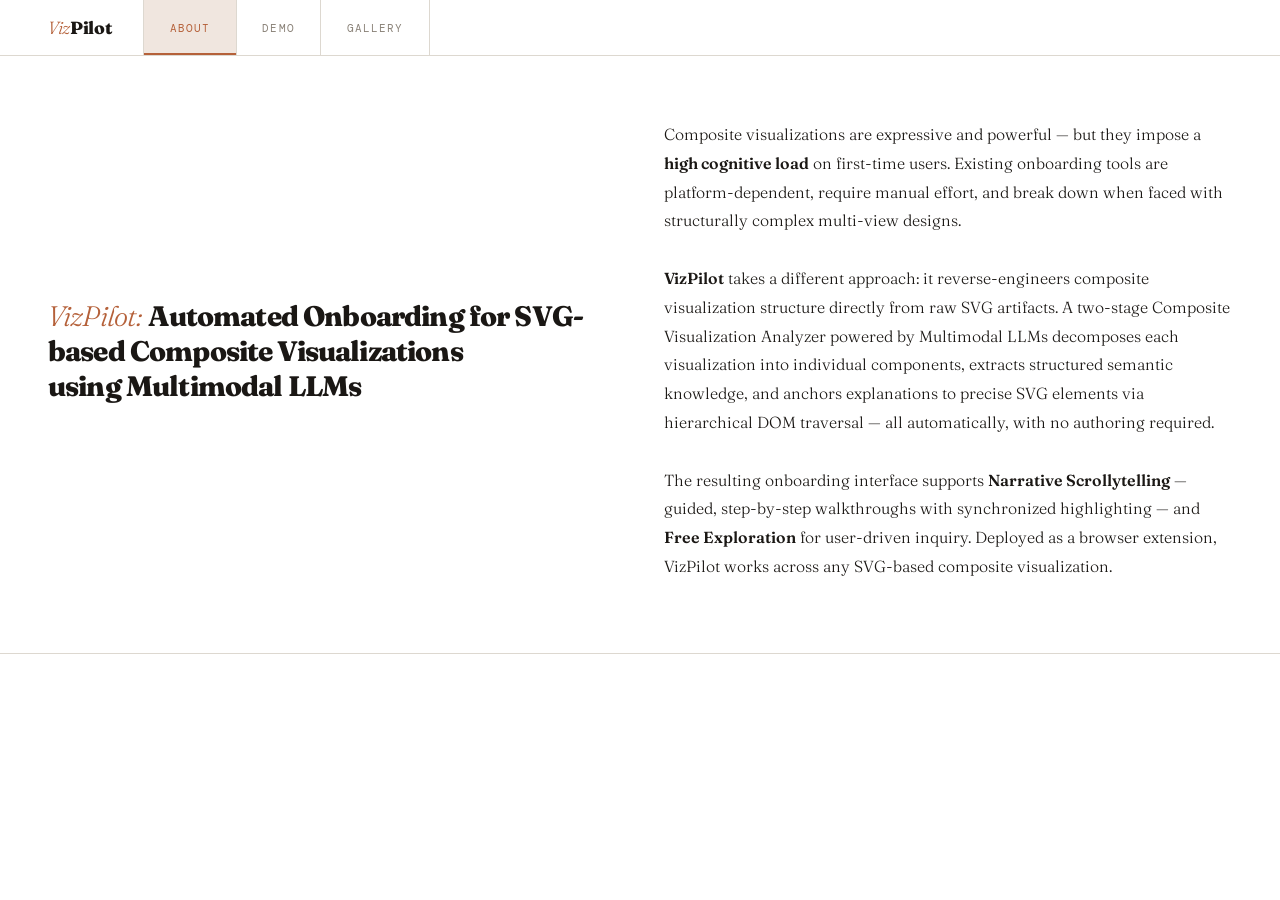
==== index.html @ 2bffd494 "Update video element to preload metadata Changed video element to preload metadata." ====
<!DOCTYPE html>
<html lang="en">
<head>
  <meta charset="UTF-8">
  <meta name="viewport" content="width=device-width, initial-scale=1.0">
  <title>VizPilot</title>
  <link href="https://fonts.googleapis.com/css2?family=DM+Mono:wght@400;500&family=Fraunces:ital,wght@0,300;0,600;0,800;1,300&display=swap" rel="stylesheet">
  <style>
    *, *::before, *::after { box-sizing: border-box; margin: 0; padding: 0; }

    :root {
      --bg: white;
      --surface: white;
      --border: #ddd8d0;
      --accent: #b5613a;
      --accent-light: #f0e6df;
      --text: #1a1714;
      --muted: #8a8278;
      --tag-bg: rgba(255,255,255,0.85);
    }

    body {
      background: var(--bg);
      color: var(--text);
      font-family: 'Fraunces', serif;
      min-height: 100vh;
      overflow-x: hidden;
    }

    /* ── HEADER ── */
    header {
      padding: 0 3rem;
      border-bottom: 1px solid var(--border);
      display: flex;
      align-items: stretch;
      justify-content: space-between;
      gap: 0;
      height: 56px;
    }

    .logo {
      font-size: 1.1rem;
      font-weight: 800;
      letter-spacing: -0.02em;
      color: var(--text);
      display: flex;
      align-items: center;
      padding-right: 2rem;
      flex-shrink: 0;
    }
    .logo em { font-style: italic; font-weight: 300; color: var(--accent); }

    /* ── TABS in header ── */
    .tabs {
      display: flex;
      align-items: stretch;
      gap: 0;
      border-left: 1px solid var(--border);
      flex: 1;
    }

    .tab-btn {
      font-family: 'DM Mono', monospace;
      font-size: 0.67rem;
      text-transform: uppercase;
      letter-spacing: 0.1em;
      color: var(--muted);
      background: none;
      border: none;
      border-right: 1px solid var(--border);
      padding: 0 1.6rem;
      cursor: pointer;
      transition: color 0.2s, background 0.2s;
      position: relative;
      white-space: nowrap;
    }

    .tab-btn:hover { color: var(--text); background: #faf9f7; }

    .tab-btn.active {
      color: var(--accent);
      background: var(--accent-light);
    }

    .tab-btn.active::after {
      content: '';
      position: absolute;
      bottom: 0; left: 0; right: 0;
      height: 2px;
      background: var(--accent);
    }

    /* ── PANELS ── */
    .tab-panel { display: none; }
    .tab-panel.active { display: block; animation: fadeUp 0.45s ease both; }

    @keyframes fadeUp {
      from { opacity: 0; transform: translateY(16px); }
      to   { opacity: 1; transform: translateY(0); }
    }

    /* ══════════════════════════════════
       ABOUT TAB — description top, features below
    ══════════════════════════════════ */
    .about-wrap {
      display: flex;
      flex-direction: column;
      min-height: calc(100vh - 56px);
    }

    /* Top half: description */
    .about-top {
      padding: 4rem 3rem 3rem;
      border-bottom: 1px solid var(--border);
      display: grid;
      grid-template-columns: 1fr 1fr;
      gap: 3rem;
      align-items: center;
    }

    .eyebrow {
      font-family: 'DM Mono', monospace;
      font-size: 0.63rem;
      text-transform: uppercase;
      letter-spacing: 0.14em;
      color: var(--accent);
      margin-bottom: 1.2rem;
      display: flex;
      align-items: center;
      gap: 0.6rem;
    }
    .eyebrow::before {
      content: '';
      width: 18px; height: 1px;
      background: var(--accent);
      display: inline-block;
    }

    .about-top h1 {
      font-size: clamp(1.4rem, 2.2vw, 2rem);
      font-weight: 800;
      letter-spacing: -0.03em;
      line-height: 1.25;
      margin-bottom: 1.5rem;
    }
    .about-top h1 em {
      font-style: italic;
      font-weight: 300;
      color: var(--accent);
      display: inline;
    }

    .about-top .description {
      font-size: 1rem;
      font-weight: 300;
      line-height: 1.8;
      margin-bottom: 1.5rem;
    }
    .about-top .description strong { font-weight: 600; }

    .about-note {
      font-family: 'DM Mono', monospace;
      font-size: 0.63rem;
      color: var(--muted);
      line-height: 1.75;
      border-left: 2px solid var(--border);
      padding-left: 1rem;
    }

    /* Bottom half: 4 feature items in a row */
    .about-features {
      display: grid;
      grid-template-columns: repeat(4, 1fr);
      gap: 0;
    }

    .feature-item {
      padding: 2rem 2rem;
      display: flex;
      flex-direction: column;
      gap: 0.75rem;
      border-right: 1px solid var(--border);
    }
    .feature-item:last-child { border-right: none; }

    .fi-icon {
      width: 36px; height: 36px;
      background: var(--accent-light);
      border: 1px solid var(--border);
      display: flex;
      align-items: center;
      justify-content: center;
      flex-shrink: 0;
      color: var(--accent);
    }

    .fi-text h4 {
      font-size: 0.9rem;
      font-weight: 600;
      letter-spacing: -0.01em;
      margin-bottom: 0.3rem;
    }
    .fi-text p {
      font-family: 'DM Mono', monospace;
      font-size: 0.62rem;
      color: var(--muted);
      line-height: 1.65;
    }

    /* ══════════════════════════════════
       DEMO TAB — video + steps side by side
    ══════════════════════════════════ */
    .demo-wrap {
      padding: 4rem 3rem;
    }

    .demo-wrap h2 {
      font-size: clamp(1.9rem, 4vw, 3rem);
      font-weight: 800;
      letter-spacing: -0.03em;
      line-height: 1.05;
      margin-bottom: 0.75rem;
    }
    .demo-wrap h2 em { font-style: italic; font-weight: 300; color: var(--accent); }

    .demo-desc {
      font-family: 'DM Mono', monospace;
      font-size: 0.69rem;
      color: var(--muted);
      line-height: 1.75;
      max-width: 580px;
      margin-bottom: 2.5rem;
    }

    /* Side-by-side layout */
    .demo-main {
      display: grid;
      grid-template-columns: 1fr 280px;
      gap: 0;
      border: 1px solid var(--border);
    }

    .video-container {
      aspect-ratio: 16/9;
      background: #ece8e2;
      position: relative;
      overflow: hidden;
    }
    .video-container iframe { width: 100%; height: 100%; border: none; display: block; }

    .video-placeholder {
      width: 100%; height: 100%;
      display: flex; flex-direction: column;
      align-items: center; justify-content: center;
      gap: 1rem;
      background: linear-gradient(135deg, #ede8e1 0%, #e4ddd5 100%);
    }
    .play-ring {
      width: 60px; height: 60px;
      border: 1.5px solid var(--accent);
      border-radius: 50%;
      display: flex; align-items: center; justify-content: center;
      color: var(--accent);
    }
    .video-placeholder p {
      font-family: 'DM Mono', monospace;
      font-size: 0.67rem;
      color: var(--muted);
      letter-spacing: 0.07em;
    }

    /* Steps panel beside video */
    .how-steps {
      display: flex;
      flex-direction: column;
      border-left: 1px solid var(--border);
    }
    .step-item {
      padding: 1.4rem 1.5rem;
      border-bottom: 1px solid var(--border);
      flex: 1;
    }
    .step-item:last-child { border-bottom: none; }
    .step-num {
      font-family: 'DM Mono', monospace;
      font-size: 0.57rem;
      color: var(--accent);
      letter-spacing: 0.12em;
      text-transform: uppercase;
      margin-bottom: 0.5rem;
    }
    .step-item h5 { font-size: 0.88rem; font-weight: 600; letter-spacing: -0.01em; margin-bottom: 0.3rem; }
    .step-item p { font-family: 'DM Mono', monospace; font-size: 0.61rem; color: var(--muted); line-height: 1.65; }

    /* ══════════════════════════════════
       GALLERY TAB
    ══════════════════════════════════ */
    .gallery-wrap { padding: 3rem; }

    .gallery-top {
      display: flex;
      align-items: center;
      justify-content: space-between;
      margin-bottom: 2rem;
      flex-wrap: wrap;
      gap: 1rem;
    }

    .gallery-top h2 { font-size: clamp(1.5rem, 3vw, 2.2rem); font-weight: 800; letter-spacing: -0.03em; }
    .gallery-top h2 em { font-style: italic; font-weight: 300; color: var(--accent); }

    .gallery-top-right {
      display: flex;
      align-items: center;
      gap: 1rem;
    }

    .count-badge {
      font-family: 'DM Mono', monospace;
      font-size: 0.63rem;
      color: var(--accent);
      border: 1px solid var(--accent);
      padding: 0.35rem 0.9rem;
      letter-spacing: 0.12em;
      text-transform: uppercase;
      background: var(--accent-light);
      white-space: nowrap;
    }

    .download-btn {
      font-family: 'DM Mono', monospace;
      font-size: 0.66rem;
      background: var(--text);
      color: white;
      border: none;
      padding: 0.5rem 1rem;
      cursor: pointer;
      text-transform: uppercase;
      letter-spacing: 0.1em;
      transition: opacity 0.2s;
      display: flex;
      align-items: center;
      gap: 0.45rem;
      white-space: nowrap;
    }
    .download-btn:hover { opacity: 0.82; }

    .gallery {
      display: grid;
      grid-template-columns: repeat(auto-fill, minmax(310px, 1fr));
      gap: 1px;
      background: var(--border);
      border: 1px solid var(--border);
    }

    .card {
      background: var(--surface);
      display: flex; flex-direction: column;
      position: relative; overflow: hidden;
      transition: box-shadow 0.3s ease, transform 0.3s cubic-bezier(0.22, 1, 0.36, 1);
    }
    .card:hover {
      transform: translateY(-3px);
      box-shadow: 0 12px 40px rgba(0,0,0,0.08);
      z-index: 10;
    }
    .card:hover .card-img img { transform: scale(1.04); }

    .card-img {
      width: 100%; aspect-ratio: 16/10;
      overflow: hidden; background: #ece8e2; position: relative;
    }
    .card-img img {
      width: 100%; height: 100%; object-fit: cover;
      transition: transform 0.5s cubic-bezier(0.22, 1, 0.36, 1);
      display: block; position: relative; z-index: 2;
    }
    .card-img .placeholder {
      width: 100%; height: 100%;
      display: flex; align-items: center; justify-content: center;
      background: linear-gradient(135deg, #ede8e1 0%, #e4ddd5 100%);
      position: absolute; inset: 0; z-index: 1;
    }
    .placeholder svg { opacity: 0.25; width: 52px; height: 52px; }

    .index-tag {
      position: absolute; top: 0.75rem; left: 0.75rem;
      font-family: 'DM Mono', monospace; font-size: 0.62rem;
      background: var(--tag-bg); border: 1px solid var(--border);
      color: var(--muted); padding: 0.2rem 0.5rem;
      letter-spacing: 0.1em; backdrop-filter: blur(6px); z-index: 3;
    }

    .card-body {
      padding: 1.25rem 1.5rem 1.5rem;
      display: flex; flex-direction: column;
      gap: 0.4rem; flex: 1;
      border-top: 1px solid var(--border);
    }
    .card-body h3 { font-size: 1.03rem; font-weight: 600; letter-spacing: -0.01em; line-height: 1.3; }

    .btn-group { display: flex; gap: 0.5rem; margin-top: auto; padding-top: 0.75rem; }

    .open-btn, .source-btn {
      display: inline-flex; align-items: center; gap: 0.5rem;
      padding: 0.55rem 0.8rem;
      font-family: 'DM Mono', monospace; font-size: 0.62rem;
      letter-spacing: 0.05em; text-transform: uppercase;
      text-decoration: none; transition: all 0.2s ease;
    }
    .open-btn { color: #fff; background: var(--accent); border: 1px solid var(--accent); }
    .open-btn:hover { background: var(--text); border-color: var(--text); }
    .source-btn { color: var(--muted); border: 1px solid var(--border); background: transparent; }
    .source-btn:hover { border-color: var(--accent); color: var(--accent); }
    .open-btn svg, .source-btn svg { width: 10px; height: 10px; }

    /* ── GALLERY SECTION LABELS ── */
    .section-label {
      display: flex;
      align-items: center;
      justify-content: space-between;
      padding: 0.9rem 0 0.6rem;
      margin-top: 0.25rem;
    }
    .section-label-left {
      display: flex;
      align-items: center;
      gap: 0.9rem;
      flex-wrap: wrap;
    }
    .section-title {
      font-family: 'DM Mono', monospace;
      font-size: 0.63rem;
      color: var(--muted);
      letter-spacing: 0.02em;
    }
    .section-count {
      font-family: 'DM Mono', monospace;
      font-size: 0.6rem;
      color: var(--muted);
      letter-spacing: 0.1em;
      text-transform: uppercase;
    }
    .section-pill {
      display: inline-flex;
      align-items: center;
      gap: 0.35rem;
      font-family: 'DM Mono', monospace;
      font-size: 0.6rem;
      letter-spacing: 0.1em;
      text-transform: uppercase;
      padding: 0.3rem 0.7rem;
      white-space: nowrap;
    }
    .section-pill--integrated {
      background: #eaf5ee;
      color: #2d7a4f;
      border: 1px solid #b6ddc6;
    }
    .section-pill--ext {
      background: #f5f0e8;
      color: #8a6a2a;
      border: 1px solid #ddd0b0;
    }

    /* ── EXTENSION INFO BAR ── */
    .ext-info-bar {
      margin-top: 3rem;
      border: 1px solid #ddd0b0;
      background: #faf7f0;
      padding: 1.1rem 1.5rem;
      display: flex;
      align-items: center;
      justify-content: space-between;
      gap: 1.5rem;
      flex-wrap: wrap;
    }
    .ext-info-left {
      display: flex;
      align-items: flex-start;
      gap: 0.9rem;
      flex: 1;
    }
    .ext-info-icon {
      width: 32px; height: 32px;
      background: #f0e6cc;
      border: 1px solid #ddd0b0;
      display: flex;
      align-items: center;
      justify-content: center;
      flex-shrink: 0;
      color: #8a6a2a;
    }
    .ext-info-text {
      display: flex;
      flex-direction: column;
      gap: 0.25rem;
    }
    .ext-info-text strong {
      font-family: 'DM Mono', monospace;
      font-size: 0.68rem;
      font-weight: 500;
      letter-spacing: 0.08em;
      text-transform: uppercase;
      color: #6b4e1a;
    }
    .ext-info-text span {
      font-family: 'DM Mono', monospace;
      font-size: 0.62rem;
      color: var(--muted);
      line-height: 1.65;
      max-width: 620px;
    }
    .ext-install-btn {
      font-family: 'DM Mono', monospace;
      font-size: 0.64rem;
      background: #6b4e1a;
      color: #fdf8ee;
      border: none;
      padding: 0.55rem 1.1rem;
      cursor: pointer;
      text-transform: uppercase;
      letter-spacing: 0.1em;
      transition: opacity 0.2s;
      display: flex;
      align-items: center;
      gap: 0.45rem;
      white-space: nowrap;
      flex-shrink: 0;
    }
    .ext-install-btn:hover { opacity: 0.82; }

    /* ── MODAL ── */
    .modal-overlay {
      position: fixed; inset: 0;
      background: rgba(26,23,20,0.8);
      backdrop-filter: blur(4px);
      display: none; align-items: center; justify-content: center;
      z-index: 1000; padding: 2rem;
    }
    .modal-content {
      background: var(--surface); max-width: 480px; width: 100%;
      padding: 3rem; position: relative; animation: fadeUp 0.4s ease;
    }
    .modal-content h2 { margin-bottom: 1.5rem; font-size: 1.7rem; }
    .modal-content ol {
      font-family: 'DM Mono', monospace; font-size: 0.82rem;
      color: var(--text); list-style-position: inside; line-height: 2.1;
    }
    .modal-content li::marker { color: var(--accent); font-weight: bold; }
    .modal-note {
      font-family: 'DM Mono', monospace; font-size: 0.63rem;
      color: var(--muted); line-height: 1.7;
      border-top: 1px solid var(--border);
      margin-top: 1.5rem; padding-top: 1.25rem;
    }
    .close-modal {
      position: absolute; top: 1.5rem; right: 1.5rem;
      background: none; border: none;
      font-family: 'DM Mono', monospace; cursor: pointer;
      color: var(--muted); text-transform: uppercase; font-size: 0.7rem;
    }

    @media (max-width: 900px) {
      .about-top { grid-template-columns: 1fr; }
      .about-features { grid-template-columns: 1fr 1fr; }
      .feature-item { border-right: none; border-bottom: 1px solid var(--border); }
      .feature-item:nth-child(odd) { border-right: 1px solid var(--border); }
      .demo-main { grid-template-columns: 1fr; }
      .how-steps { flex-direction: row; border-left: none; border-top: 1px solid var(--border); }
      .step-item { border-bottom: none; border-right: 1px solid var(--border); }
      .step-item:last-child { border-right: none; }
    }

    @media (max-width: 640px) {
      header { height: auto; padding: 0 1.5rem; flex-wrap: wrap; }
      .logo { padding: 1rem 0; border-bottom: 1px solid var(--border); width: 100%; }
      .tabs { border-left: none; width: 100%; }
      .tab-btn { flex: 1; text-align: center; padding: 0.85rem 0; }
      .about-features { grid-template-columns: 1fr; }
      .feature-item { border-right: none !important; }
      .gallery-wrap, .demo-wrap { padding: 2rem 1.5rem; }
      .how-steps { flex-direction: column; }
      .step-item { border-right: none !important; border-bottom: 1px solid var(--border) !important; }
    }
  </style>
</head>
<body>

<header>
  <div class="logo"><em>Viz</em>Pilot</div>

  <nav class="tabs">
    <button class="tab-btn active" data-tab="about">About</button>
    <button class="tab-btn" data-tab="demo">Demo</button>
    <button class="tab-btn" data-tab="gallery">Gallery</button>
  </nav>
</header>

<!-- ══ ABOUT ══ -->
<div class="tab-panel active" id="tab-about">
  <div class="about-wrap">

    <!-- Top: description -->
    <div class="about-top">
      <div>
        <!-- <div class="eyebrow">Research Paper</div> -->
        <h1><em>VizPilot:</em> Automated Onboarding for SVG-based Composite Visualizations<br>using Multimodal LLMs</h1>
      </div>
      <div>
        <p class="description">
          Composite visualizations are expressive and powerful — but they impose a
          <strong>high cognitive load</strong> on first-time users. Existing onboarding tools
          are platform-dependent, require manual effort, and break down when faced with
          structurally complex multi-view designs.
          <br><br>
          <strong>VizPilot</strong> takes a different approach: it reverse-engineers composite
          visualization structure directly from raw SVG artifacts. A two-stage Composite Visualization Analyzer powered
          by Multimodal LLMs decomposes each visualization into individual components, extracts
          structured semantic knowledge, and anchors explanations to precise SVG elements via
          hierarchical DOM traversal — all automatically, with no authoring required.
          <br><br>
          The resulting onboarding interface supports <strong>Narrative Scrollytelling</strong>
          — guided, step-by-step walkthroughs with synchronized highlighting — and
          <strong>Free Exploration</strong> for user-driven inquiry. Deployed as a browser
          extension, VizPilot works across any SVG-based composite visualization.
        </p>
      </div>
    </div>

    <!-- Bottom: 4 features in a row
    <div class="about-features">
      <div class="feature-item">
        <div class="fi-icon">
          <svg width="15" height="15" viewBox="0 0 24 24" fill="none" stroke="currentColor" stroke-width="2"><path d="M12 2L2 7l10 5 10-5-10-5zM2 17l10 5 10-5M2 12l10 5 10-5"/></svg>
        </div>
        <div class="fi-text">
          <h4>Multimodal LLM Pipeline</h4>
          <p>A two-stage analyzer — Semantic Inference then Semantic Mapping — uses MLLMs to decompose composite visualizations into structured, mapped explainable units.</p>
        </div>
      </div>
      <div class="feature-item">
        <div class="fi-icon">
          <svg width="15" height="15" viewBox="0 0 24 24" fill="none" stroke="currentColor" stroke-width="2"><polyline points="22 12 18 12 15 21 9 3 6 12 2 12"/></svg>
        </div>
        <div class="fi-text">
          <h4>Narrative Scrollytelling</h4>
          <p>Guided, step-by-step walkthroughs with synchronized SVG highlighting orient users through complex layouts in a structured, story-driven flow.</p>
        </div>
      </div>
      <div class="feature-item">
        <div class="fi-icon">
          <svg width="15" height="15" viewBox="0 0 24 24" fill="none" stroke="currentColor" stroke-width="2"><circle cx="11" cy="11" r="8"/><path d="M21 21l-4.35-4.35"/></svg>
        </div>
        <div class="fi-text">
          <h4>Free Exploration Mode</h4>
          <p>Beyond guided tours, users can interrogate any element of a visualization on demand — enabling curiosity-driven, self-paced discovery.</p>
        </div>
      </div>
      <div class="feature-item">
        <div class="fi-icon">
          <svg width="15" height="15" viewBox="0 0 24 24" fill="none" stroke="currentColor" stroke-width="2"><path d="M15 3h4a2 2 0 0 1 2 2v14a2 2 0 0 1-2 2h-4M10 17l5-5-5-5M15 12H3"/></svg>
        </div>
        <div class="fi-text">
          <h4>Zero Authoring Effort</h4>
          <p>A developer provides only a brief description and optional interaction code. VizPilot extracts the SVG, generates reasoning input, and builds the full onboarding tour automatically.</p>
        </div>
      </div>
    </div> -->

  </div>
</div>

<!-- ══ DEMO ══ -->
<div class="tab-panel" id="tab-demo">
  <div class="demo-wrap">
    <div class="eyebrow">How It Works</div>
    <h2>Automated onboarding<br><em>in action</em></h2>
    <p class="demo-desc">
      This video walks through how VizPilot takes a composite visualization and automatically
      produces a guided onboarding tour — from structure analysis through to the final
      step-by-step overlay a user would experience.
    </p>

    <!-- Video + steps side by side -->
    <!-- <div class="demo-main">
      <div class="video-container">
  <video controls autoplay muted loop>
    <source src="demo_video.mp4" type="video/mp4">
    Your browser does not support the video tag.
  </video>
</div>
      </div> -->

      
      <div class="demo-main">
  <div class="video-container">
    <video controls width="100%" preload="metadata">
      <source src="demo_video.mp4" type="video/mp4">
      Your browser does not support the video tag.
    </video>
  </div>
</div>

      <!-- <div class="how-steps">
        <div class="step-item">
          <div class="step-num">01</div>
          <h5>Structure Analysis</h5>
          <p>VizPilot parses the visualization's DOM and component graph to identify distinct views and interactive elements.</p>
        </div>
        <div class="step-item">
          <div class="step-num">02</div>
          <h5>Step Extraction</h5>
          <p>Key components are ranked by importance and sequenced into a logical onboarding order.</p>
        </div>
        <div class="step-item">
          <div class="step-num">03</div>
          <h5>Description Generation</h5>
          <p>Each step receives an auto-generated description explaining the element's role in the visualization.</p>
        </div>
        <div class="step-item">
          <div class="step-num">04</div>
          <h5>Tour Playback</h5>
          <p>The result is a replayable guided tour, viewable via the companion viewer extension on any supported visualization.</p>
        </div>
      </div> -->
    </div>

  </div>
</div>

<!-- ══ GALLERY ══ -->
<div class="tab-panel" id="tab-gallery">
  <div class="gallery-wrap">

    <!-- Header -->
    <div class="gallery-top">
      <h2>Visualization <em>Gallery</em></h2>
      <div class="gallery-top-right">
        <span class="count-badge" id="count-badge">— visualizations</span>
        
      </div>
    </div>

    <!-- ── SECTION 1: Integrated onboarding ── -->
    <div class="section-label">
      <div class="section-label-left">
        <span class="section-pill section-pill--integrated">
          <svg width="10" height="10" viewBox="0 0 24 24" fill="none" stroke="currentColor" stroke-width="2.5"><polyline points="20 6 9 17 4 12"/></svg>
          Onboarding Integrated
        </span>
        <span class="section-title">Open directly in your browser, onboarding is built in.</span>
      </div>
      <span class="section-count" id="integrated-count"></span>
    </div>

    <div class="gallery" id="gallery-integrated">
            <div class="card">
        <div class="card-img">
          <div class="placeholder"><svg viewBox="0 0 24 24" fill="none" stroke="#888" stroke-width="1"><rect x="3" y="3" width="18" height="18" rx="2"/><path d="M3 9h18M9 21V9"/></svg></div>
          <img src="images/Screenshot 2026-01-15 222413.png" alt="PrettiSmart" onerror="this.style.display='none'">
          <span class="index-tag">04</span>
        </div>
        <div class="card-body">
          <h3>PrettiSmart</h3>
          <div class="btn-group">
            <a class="open-btn" href="https://prettismart.onrender.com/" target="_blank">Open <svg viewBox="0 0 24 24" fill="none" stroke="currentColor" stroke-width="2"><path d="M7 17L17 7M7 7h10v10"/></svg></a>
            <a class="source-btn" href="https://ieeexplore.ieee.org/document/11003921">Source <svg viewBox="0 0 24 24" fill="none" stroke="currentColor" stroke-width="2"><circle cx="12" cy="12" r="10"/><path d="M16 12l-4-4-4 4M12 16V9"/></svg></a>
          </div>
        </div>
      </div>

      <div class="card">
        <div class="card-img">
          <div class="placeholder"><svg viewBox="0 0 24 24" fill="none" stroke="#888" stroke-width="1"><rect x="3" y="3" width="18" height="18" rx="2"/><path d="M3 9h18M9 21V9"/></svg></div>
          <img src="images/Screenshot 2026-02-16 195524.png" alt="RuleMatrix" onerror="this.style.display='none'">
          <span class="index-tag">05</span>
        </div>
        <div class="card-body">
          <h3>RuleMatrix</h3>
          <div class="btn-group">
            <a class="open-btn" href="http://localhost:8000/" target="_blank">Open <svg viewBox="0 0 24 24" fill="none" stroke="currentColor" stroke-width="2"><path d="M7 17L17 7M7 7h10v10"/></svg></a>
            <a class="source-btn" href="https://ieeexplore.ieee.org/document/8440085">Source <svg viewBox="0 0 24 24" fill="none" stroke="currentColor" stroke-width="2"><circle cx="12" cy="12" r="10"/><path d="M16 12l-4-4-4 4M12 16V9"/></svg></a>
          </div>
        </div>
      </div>


      <div class="card">
        <div class="card-img">
          <div class="placeholder"><svg viewBox="0 0 24 24" fill="none" stroke="#888" stroke-width="1"><rect x="3" y="3" width="18" height="18" rx="2"/><path d="M3 9h18M9 21V9"/></svg></div>
          <img src="images/Screenshot 2026-03-30 230438.png" alt="Mixed Bar and Staggered Line" onerror="this.style.display='none'">
          <span class="index-tag">11</span>
        </div>
        <div class="card-body">
          <h3>Mixed Bar and Staggered Line</h3>
          <div class="btn-group">
            <a class="open-btn" href="html_files/mixedbar_staggeredline.html" target="_blank">Open <svg viewBox="0 0 24 24" fill="none" stroke="currentColor" stroke-width="2"><path d="M7 17L17 7M7 7h10v10"/></svg></a>
            <a class="source-btn" href="https://www.zingchart.com/gallery/mixed-bar-line-staggered">Source <svg viewBox="0 0 24 24" fill="none" stroke="currentColor" stroke-width="2"><circle cx="12" cy="12" r="10"/><path d="M16 12l-4-4-4 4M12 16V9"/></svg></a>
          </div>
        </div>
      </div>

      <div class="card">
        <div class="card-img">
          <div class="placeholder"><svg viewBox="0 0 24 24" fill="none" stroke="#888" stroke-width="1"><rect x="3" y="3" width="18" height="18" rx="2"/><path d="M3 9h18M9 21V9"/></svg></div>
          <img src="images/Screenshot 2026-03-05 213537.png" alt="CandleStick" onerror="this.style.display='none'">
          <span class="index-tag">13</span>
        </div>
        <div class="card-body">
          <h3>ShangHai Index</h3>
          <div class="btn-group">
            <a class="open-btn" href="html_files/candlestick-sh.html" target="_blank">Open <svg viewBox="0 0 24 24" fill="none" stroke="currentColor" stroke-width="2"><path d="M7 17L17 7M7 7h10v10"/></svg></a>
            <a class="source-btn" href="https://echarts.apache.org/examples/en/editor.html?c=candlestick-sh">Source <svg viewBox="0 0 24 24" fill="none" stroke="currentColor" stroke-width="2"><circle cx="12" cy="12" r="10"/><path d="M16 12l-4-4-4 4M12 16V9"/></svg></a>
          </div>
        </div>
      </div>

      <div class="card">
        <div class="card-img">
          <div class="placeholder"><svg viewBox="0 0 24 24" fill="none" stroke="#888" stroke-width="1"><rect x="3" y="3" width="18" height="18" rx="2"/><path d="M3 9h18M9 21V9"/></svg></div>
          <img src="images/Screenshot 2026-03-05 221904.png" alt="A Timeline of Media-Inflamed Fears" onerror="this.style.display='none'">
          <span class="index-tag">15</span>
        </div>
        <div class="card-body">
          <h3>A Timeline of Media-Inflamed Fears</h3>
          <div class="btn-group">
            <a class="open-btn" href="html_files/zingchart_1.html" target="_blank">Open <svg viewBox="0 0 24 24" fill="none" stroke="currentColor" stroke-width="2"><path d="M7 17L17 7M7 7h10v10"/></svg></a>
            <a class="source-btn" href="https://www.zingchart.com/gallery/multiple-area-charts-with-shared-crosshair">Source <svg viewBox="0 0 24 24" fill="none" stroke="currentColor" stroke-width="2"><circle cx="12" cy="12" r="10"/><path d="M16 12l-4-4-4 4M12 16V9"/></svg></a>
          </div>
        </div>
      </div>

      <div class="card">
        <div class="card-img">
          <div class="placeholder"><svg viewBox="0 0 24 24" fill="none" stroke="#888" stroke-width="1"><rect x="3" y="3" width="18" height="18" rx="2"/><path d="M3 9h18M9 21V9"/></svg></div>
          <img src="images/Screenshot 2025-12-15 182533.png" alt="Label Mania Dashboard" onerror="this.style.display='none'">
          <span class="index-tag">16</span>
        </div>
        <div class="card-body">
          <h3>Label Mania Dashboard</h3>
          <div class="btn-group">
            <a class="open-btn" href="html_files/multiple_bar_line.html" target="_blank">Open <svg viewBox="0 0 24 24" fill="none" stroke="currentColor" stroke-width="2"><path d="M7 17L17 7M7 7h10v10"/></svg></a>
            <a class="source-btn" href="https://www.zingchart.com/gallery/label-mania-dashboard">Source <svg viewBox="0 0 24 24" fill="none" stroke="currentColor" stroke-width="2"><circle cx="12" cy="12" r="10"/><path d="M16 12l-4-4-4 4M12 16V9"/></svg></a>
          </div>
        </div>
      </div>

      <div class="card">
        <div class="card-img">
          <div class="placeholder"><svg viewBox="0 0 24 24" fill="none" stroke="#888" stroke-width="1"><rect x="3" y="3" width="18" height="18" rx="2"/><path d="M3 9h18M9 21V9"/></svg></div>
          <img src="images/Screenshot 2026-01-23 134458.png" alt="PonziLens+" onerror="this.style.display='none'">
          <span class="index-tag">06</span>
        </div>
        <div class="card-body">
          <h3>PonziLens+</h3>
          <div class="btn-group">
            <a class="open-btn" href="https://cozy-cactus-ecc898.netlify.app/" target="_blank">Open <svg viewBox="0 0 24 24" fill="none" stroke="currentColor" stroke-width="2"><path d="M7 17L17 7M7 7h10v10"/></svg></a>
            <a class="source-btn" href="https://ieeexplore.ieee.org/document/10794804">Source <svg viewBox="0 0 24 24" fill="none" stroke="currentColor" stroke-width="2"><circle cx="12" cy="12" r="10"/><path d="M16 12l-4-4-4 4M12 16V9"/></svg></a>
          </div>
        </div>
      </div>

      <div class="card">
        <div class="card-img">
          <div class="placeholder"><svg viewBox="0 0 24 24" fill="none" stroke="#888" stroke-width="1"><rect x="3" y="3" width="18" height="18" rx="2"/><path d="M3 9h18M9 21V9"/></svg></div>
          <img src="images/Screenshot 2026-03-05 221841.png" alt="Multiple Time Series" onerror="this.style.display='none'">
          <span class="index-tag">17</span>
        </div>
        <div class="card-body">
          <h3>Multiple Time Series</h3>
          <div class="btn-group">
            <a class="open-btn" href="html_files/multiple_time_series.html" target="_blank">Open <svg viewBox="0 0 24 24" fill="none" stroke="currentColor" stroke-width="2"><path d="M7 17L17 7M7 7h10v10"/></svg></a>
            <a class="source-btn" href="https://www.zingchart.com/gallery/multiple-time-series-scales">Source <svg viewBox="0 0 24 24" fill="none" stroke="currentColor" stroke-width="2"><circle cx="12" cy="12" r="10"/><path d="M16 12l-4-4-4 4M12 16V9"/></svg></a>
          </div>
        </div>
      </div>

      <div class="card">
        <div class="card-img">
          <div class="placeholder"><svg viewBox="0 0 24 24" fill="none" stroke="#888" stroke-width="1"><rect x="3" y="3" width="18" height="18" rx="2"/><path d="M3 9h18M9 21V9"/></svg></div>
          <img src="images/Screenshot 2026-03-05 220130.png" alt="CandleStick on Mobile" onerror="this.style.display='none'">
          <span class="index-tag">18</span>
        </div>
        <div class="card-body">
          <h3>CandleStick on Mobile</h3>
          <div class="btn-group">
            <a class="open-btn" href="html_files/candlestick-touch.html" target="_blank">Open <svg viewBox="0 0 24 24" fill="none" stroke="currentColor" stroke-width="2"><path d="M7 17L17 7M7 7h10v10"/></svg></a>
            <a class="source-btn" href="https://echarts.apache.org/examples/en/editor.html?c=candlestick-touch">Source <svg viewBox="0 0 24 24" fill="none" stroke="currentColor" stroke-width="2"><circle cx="12" cy="12" r="10"/><path d="M16 12l-4-4-4 4M12 16V9"/></svg></a>
          </div>
        </div>
      </div>

    </div>

    <!-- ── SECTION 2: Extension required ── -->
    <div class="ext-info-bar">
      <div class="ext-info-left">
        <div class="ext-info-icon">
          <svg width="16" height="16" viewBox="0 0 24 24" fill="none" stroke="currentColor" stroke-width="2"><path d="M15 3h4a2 2 0 0 1 2 2v14a2 2 0 0 1-2 2h-4M10 17l5-5-5-5M15 12H3"/></svg>
        </div>
        <div class="ext-info-text">
          <strong>Extension Required</strong>
          <span>These visualizations are hosted externally and cannot be modified. To view the VizPilot onboarding tour, download and add the browser extension and it injects the onboarding directly into any supported page.</span>
        </div>
      </div>
<button class="download-btn" onclick="handleDownloadAndInstructions()">
    <svg width="14" height="14" viewBox="0 0 24 24" fill="none" stroke="currentColor" stroke-width="2">
        <path d="M21 15v4a2 2 0 0 1-2 2H5a2 2 0 0 1-2-2v4M7 10l5 5 5-5M12 15V3"/>
    </svg>
    Download Extension
</button>
    </div>

    <div class="section-label section-label--ext">
      <div class="section-label-left">
        <span class="section-pill section-pill--ext">
          <svg width="10" height="10" viewBox="0 0 24 24" fill="none" stroke="currentColor" stroke-width="2"><path d="M15 3h4a2 2 0 0 1 2 2v14a2 2 0 0 1-2 2h-4M10 17l5-5-5-5M15 12H3"/></svg>
          Requires Extension
        </span>
        <span class="section-title">Open the visualization, then activate the VizPilot extension to view the onboarding results.</span>
      </div>
      <span class="section-count" id="ext-count"></span>
      
    </div>

    <div class="gallery" id="gallery-ext">

      <div class="card">
        <div class="card-img">
          <div class="placeholder"><svg viewBox="0 0 24 24" fill="none" stroke="#888" stroke-width="1"><rect x="3" y="3" width="18" height="18" rx="2"/><path d="M3 9h18M9 21V9"/></svg></div>
          <img src="images/Screenshot 2026-02-23 172410.png" alt="Matrix Wave" onerror="this.style.display='none'">
          <span class="index-tag">01</span>
        </div>
        <div class="card-body">
          <h3>Matrix Wave Visualization</h3>
          <div class="btn-group">
            <a class="open-btn" href="https://www.jeffjianzhao.com/webapp/MatrixWave/matrixwave.html" target="_blank">Open <svg viewBox="0 0 24 24" fill="none" stroke="currentColor" stroke-width="2"><path d="M7 17L17 7M7 7h10v10"/></svg></a>
            <a class="source-btn" href="https://dl.acm.org/doi/10.1145/2702123.2702419">Source <svg viewBox="0 0 24 24" fill="none" stroke="currentColor" stroke-width="2"><circle cx="12" cy="12" r="10"/><path d="M16 12l-4-4-4 4M12 16V9"/></svg></a>
          </div>
        </div>
      </div>

      <div class="card">
        <div class="card-img">
          <div class="placeholder"><svg viewBox="0 0 24 24" fill="none" stroke="#888" stroke-width="1"><rect x="3" y="3" width="18" height="18" rx="2"/><path d="M3 9h18M9 21V9"/></svg></div>
          <img src="images/Screenshot 2026-02-18 134926.png" alt="VIStory" onerror="this.style.display='none'">
          <span class="index-tag">02</span>
        </div>
        <div class="card-body">
          <h3>VIStory</h3>
          <div class="btn-group">
            <a class="open-btn" href="https://dongoa.github.io/VIStory/" target="_blank">Open <svg viewBox="0 0 24 24" fill="none" stroke="currentColor" stroke-width="2"><path d="M7 17L17 7M7 7h10v10"/></svg></a>
            <a class="source-btn" href="https://dl.acm.org/doi/10.1145/3356422.3356430">Source <svg viewBox="0 0 24 24" fill="none" stroke="currentColor" stroke-width="2"><circle cx="12" cy="12" r="10"/><path d="M16 12l-4-4-4 4M12 16V9"/></svg></a>
          </div>
        </div>
      </div>

      <div class="card">
        <div class="card-img">
          <div class="placeholder"><svg viewBox="0 0 24 24" fill="none" stroke="#888" stroke-width="1"><rect x="3" y="3" width="18" height="18" rx="2"/><path d="M3 9h18M9 21V9"/></svg></div>
          <img src="images/Screenshot 2025-12-09 130751.png" alt="DIFFSEER" onerror="this.style.display='none'">
          <span class="index-tag">03</span>
        </div>
        <div class="card-body">
          <h3>DIFFSEER</h3>
          <div class="btn-group">
            <a class="open-btn" href="https://diffseer.github.io/" target="_blank">Open <svg viewBox="0 0 24 24" fill="none" stroke="currentColor" stroke-width="2"><path d="M7 17L17 7M7 7h10v10"/></svg></a>
            <a class="source-btn" href="https://ieeexplore.ieee.org/document/10078374">Source <svg viewBox="0 0 24 24" fill="none" stroke="currentColor" stroke-width="2"><circle cx="12" cy="12" r="10"/><path d="M16 12l-4-4-4 4M12 16V9"/></svg></a>
          </div>
        </div>
      </div>



      <div class="card">
        <div class="card-img">
          <div class="placeholder"><svg viewBox="0 0 24 24" fill="none" stroke="#888" stroke-width="1"><rect x="3" y="3" width="18" height="18" rx="2"/><path d="M3 9h18M9 21V9"/></svg></div>
          <img src="images/Screenshot 2026-02-06 200807.png" alt="EgoLines" onerror="this.style.display='none'">
          <span class="index-tag">07</span>
        </div>
        <div class="card-body">
          <h3>EgoLines</h3>
          <div class="btn-group">
            <a class="open-btn" href="https://www.jeffjianzhao.com/webapp/EgoLines/egolines-demo.html" target="_blank">Open <svg viewBox="0 0 24 24" fill="none" stroke="currentColor" stroke-width="2"><path d="M7 17L17 7M7 7h10v10"/></svg></a>
            <a class="source-btn" href="https://dl.acm.org/doi/10.1145/2858036.2858488">Source <svg viewBox="0 0 24 24" fill="none" stroke="currentColor" stroke-width="2"><circle cx="12" cy="12" r="10"/><path d="M16 12l-4-4-4 4M12 16V9"/></svg></a>
          </div>
        </div>
      </div>

      <div class="card">
        <div class="card-img">
          <div class="placeholder"><svg viewBox="0 0 24 24" fill="none" stroke="#888" stroke-width="1"><rect x="3" y="3" width="18" height="18" rx="2"/><path d="M3 9h18M9 21V9"/></svg></div>
          <img src="images/Screenshot 2026-02-18 141949.png" alt="AttentionFlow" onerror="this.style.display='none'">
          <span class="index-tag">08</span>
        </div>
        <div class="card-body">
          <h3>AttentionFlow</h3>
          <div class="btn-group">
            <a class="open-btn" href="https://attentionflow.cmlab.dev/#/overview/artist/UComP_epzeKzvBX156r6pm1Q" target="_blank">Open <svg viewBox="0 0 24 24" fill="none" stroke="currentColor" stroke-width="2"><path d="M7 17L17 7M7 7h10v10"/></svg></a>
            <a class="source-btn" href="https://dl.acm.org/doi/10.1145/3442381.3449945">Source <svg viewBox="0 0 24 24" fill="none" stroke="currentColor" stroke-width="2"><circle cx="12" cy="12" r="10"/><path d="M16 12l-4-4-4 4M12 16V9"/></svg></a>
          </div>
        </div>
      </div>

      <div class="card">
        <div class="card-img">
          <div class="placeholder"><svg viewBox="0 0 24 24" fill="none" stroke="#888" stroke-width="1"><rect x="3" y="3" width="18" height="18" rx="2"/><path d="M3 9h18M9 21V9"/></svg></div>
          <img src="images/Screenshot 2026-02-17 175944.png" alt="UpSet" onerror="this.style.display='none'">
          <span class="index-tag">09</span>
        </div>
        <div class="card-body">
          <h3>UpSet</h3>
          <div class="btn-group">
            <a class="open-btn" href="https://vcg.github.io/upset/" target="_blank">Open <svg viewBox="0 0 24 24" fill="none" stroke="currentColor" stroke-width="2"><path d="M7 17L17 7M7 7h10v10"/></svg></a>
            <a class="source-btn" href="https://ieeexplore.ieee.org/document/6876017">Source <svg viewBox="0 0 24 24" fill="none" stroke="currentColor" stroke-width="2"><circle cx="12" cy="12" r="10"/><path d="M16 12l-4-4-4 4M12 16V9"/></svg></a>
          </div>
        </div>
      </div>

      <div class="card">
        <div class="card-img">
          <div class="placeholder"><svg viewBox="0 0 24 24" fill="none" stroke="#888" stroke-width="1"><rect x="3" y="3" width="18" height="18" rx="2"/><path d="M3 9h18M9 21V9"/></svg></div>
          <img src="images/Screenshot 2026-02-18 162452.png" alt="Dodrio" onerror="this.style.display='none'">
          <span class="index-tag">10</span>
        </div>
        <div class="card-body">
          <h3>Dodrio</h3>
          <div class="btn-group">
            <a class="open-btn" href="https://poloclub.github.io/dodrio/" target="_blank">Open <svg viewBox="0 0 24 24" fill="none" stroke="currentColor" stroke-width="2"><path d="M7 17L17 7M7 7h10v10"/></svg></a>
            <a class="source-btn" href="https://poloclub.github.io/papers/21-acl-dodrio.pdf">Source <svg viewBox="0 0 24 24" fill="none" stroke="currentColor" stroke-width="2"><circle cx="12" cy="12" r="10"/><path d="M16 12l-4-4-4 4M12 16V9"/></svg></a>
          </div>
        </div>
      </div>

      <div class="card">
        <div class="card-img">
          <div class="placeholder"><svg viewBox="0 0 24 24" fill="none" stroke="#888" stroke-width="1"><rect x="3" y="3" width="18" height="18" rx="2"/><path d="M3 9h18M9 21V9"/></svg></div>
          <img src="images/Screenshot 2026-02-06 114517.png" alt="PEARL" onerror="this.style.display='none'">
          <span class="index-tag">12</span>
        </div>
        <div class="card-body">
          <h3>PEARL</h3>
          <div class="btn-group">
            <a class="open-btn" href="https://www.jeffjianzhao.com/webapp/Pearl/pearl.html" target="_blank">Open <svg viewBox="0 0 24 24" fill="none" stroke="currentColor" stroke-width="2"><path d="M7 17L17 7M7 7h10v10"/></svg></a>
            <a class="source-btn" href="https://ieeexplore.ieee.org/document/7042496">Source <svg viewBox="0 0 24 24" fill="none" stroke="currentColor" stroke-width="2"><circle cx="12" cy="12" r="10"/><path d="M16 12l-4-4-4 4M12 16V9"/></svg></a>
          </div>
        </div>
      </div>

      <div class="card">
        <div class="card-img">
          <div class="placeholder"><svg viewBox="0 0 24 24" fill="none" stroke="#888" stroke-width="1"><rect x="3" y="3" width="18" height="18" rx="2"/><path d="M3 9h18M9 21V9"/></svg></div>
          <img src="images/Screenshot 2026-01-17 184110.png" alt="QuantumEyes" onerror="this.style.display='none'">
          <span class="index-tag">14</span>
        </div>
        <div class="card-body">
          <h3>QuantumEyes</h3>
          <div class="btn-group">
            <a class="open-btn" href="https://quantumeyes.github.io/" target="_blank">Open <svg viewBox="0 0 24 24" fill="none" stroke="currentColor" stroke-width="2"><path d="M7 17L17 7M7 7h10v10"/></svg></a>
            <a class="source-btn" href="https://ieeexplore.ieee.org/document/10319321">Source <svg viewBox="0 0 24 24" fill="none" stroke="currentColor" stroke-width="2"><circle cx="12" cy="12" r="10"/><path d="M16 12l-4-4-4 4M12 16V9"/></svg></a>
          </div>
        </div>
      </div>

    </div>

  </div>
</div>

<!-- ── INSTALL MODAL ── -->
<div class="modal-overlay" id="installModal" onclick="closeModal()">
  <div class="modal-content" onclick="event.stopPropagation()">
    <button class="close-modal" onclick="closeModal()">Close [x]</button>
    <h2>Install Viewer</h2>
    <ol>
      <li>Download and unzip the file</li>
      <li>Go to <code>chrome://extensions</code></li>
      <li>Enable "Developer mode" (top right)</li>
      <li>Click "Load unpacked"</li>
      <li>Select the unzipped folder</li>
      <li>Open any visualization in the gallery</li>
    </ol>
    <p class="modal-note">
      This extension replays <strong>pre-generated</strong> VizPilot onboarding tours.
      It does not include the automated authoring pipeline — see the <strong>Demo</strong> tab to learn how tours are created.
    </p>
  </div>
</div>

<script>
  document.querySelectorAll('.tab-btn').forEach(btn => {
    btn.addEventListener('click', () => {
      document.querySelectorAll('.tab-btn').forEach(b => b.classList.remove('active'));
      document.querySelectorAll('.tab-panel').forEach(p => p.classList.remove('active'));
      btn.classList.add('active');
      document.getElementById('tab-' + btn.dataset.tab).classList.add('active');
    });
  });

  const intCards = document.querySelectorAll('#gallery-integrated .card');
  const extCards = document.querySelectorAll('#gallery-ext .card');
  const total = intCards.length + extCards.length;
  document.getElementById('count-badge').textContent =
    `${total} visualization${total !== 1 ? 's' : ''}`;
  document.getElementById('integrated-count').textContent =
    `${intCards.length} visualization${intCards.length !== 1 ? 's' : ''}`;
  document.getElementById('ext-count').textContent =
    `${extCards.length} visualization${extCards.length !== 1 ? 's' : ''}`;

  function handleDownloadAndInstructions() {
    const fileUrl = 'Vizpilot_extension.zip';

    // Create anchor
    const link = document.createElement('a');
    link.href = fileUrl;
    link.download = 'VizPilot-Extension.zip';

    // Required for Firefox
    document.body.appendChild(link);

    // Trigger download
    link.click();

    // Cleanup
    document.body.removeChild(link);

    // Small delay ensures download starts before modal
    setTimeout(() => {
      openModal();
    }, 300);
  }

  function openModal()  { document.getElementById('installModal').style.display = 'flex'; }
  function closeModal() { document.getElementById('installModal').style.display = 'none'; }
</script>

</body>
</html>
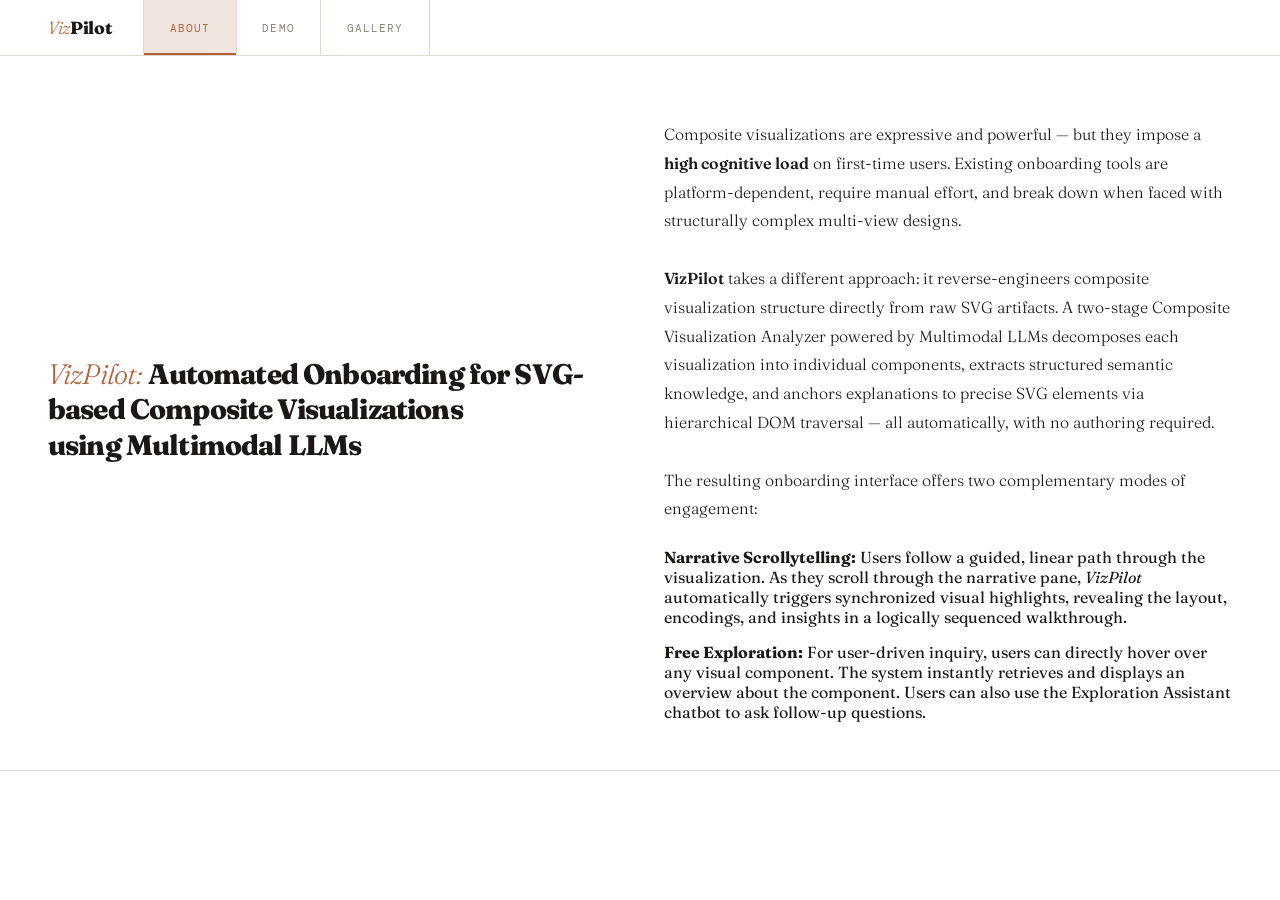
==== commit 5782d65c: "Revise description and add engagement modes for VizPilot Updated the description section to enhance " ====
--- a/index.html
+++ b/index.html
@@ -603,30 +603,37 @@
 
     <!-- Top: description -->
     <div class="about-top">
-      <div>
-        <!-- <div class="eyebrow">Research Paper</div> -->
-        <h1><em>VizPilot:</em> Automated Onboarding for SVG-based Composite Visualizations<br>using Multimodal LLMs</h1>
-      </div>
-      <div>
-        <p class="description">
-          Composite visualizations are expressive and powerful — but they impose a
-          <strong>high cognitive load</strong> on first-time users. Existing onboarding tools
-          are platform-dependent, require manual effort, and break down when faced with
-          structurally complex multi-view designs.
-          <br><br>
-          <strong>VizPilot</strong> takes a different approach: it reverse-engineers composite
-          visualization structure directly from raw SVG artifacts. A two-stage Composite Visualization Analyzer powered
-          by Multimodal LLMs decomposes each visualization into individual components, extracts
-          structured semantic knowledge, and anchors explanations to precise SVG elements via
-          hierarchical DOM traversal — all automatically, with no authoring required.
-          <br><br>
-          The resulting onboarding interface supports <strong>Narrative Scrollytelling</strong>
-          — guided, step-by-step walkthroughs with synchronized highlighting — and
-          <strong>Free Exploration</strong> for user-driven inquiry. Deployed as a browser
-          extension, VizPilot works across any SVG-based composite visualization.
-        </p>
-      </div>
-    </div>
+  <div>
+    <h1><em>VizPilot:</em> Automated Onboarding for SVG-based Composite Visualizations<br>using Multimodal LLMs</h1>
+  </div>
+  <div>
+    <p class="description">
+      Composite visualizations are expressive and powerful — but they impose a
+      <strong>high cognitive load</strong> on first-time users. Existing onboarding tools
+      are platform-dependent, require manual effort, and break down when faced with
+      structurally complex multi-view designs.
+      <br><br>
+      <strong>VizPilot</strong> takes a different approach: it reverse-engineers composite
+      visualization structure directly from raw SVG artifacts. A two-stage Composite Visualization Analyzer powered
+      by Multimodal LLMs decomposes each visualization into individual components, extracts
+      structured semantic knowledge, and anchors explanations to precise SVG elements via
+      hierarchical DOM traversal — all automatically, with no authoring required.
+      <br><br>
+      The resulting onboarding interface offers two complementary modes of engagement:
+    </p>
+    
+    <ul class="modes-list" style="list-style: none; padding-left: 0;">
+      <li style="margin-bottom: 15px;">
+        <strong>Narrative Scrollytelling:</strong> Users follow a guided, linear path through the visualization. As they scroll through the narrative pane, <em>VizPilot</em> automatically triggers synchronized visual highlights, revealing the layout, encodings, and insights in a logically sequenced walkthrough.
+      </li>
+      <li>
+        <strong>Free Exploration:</strong> For user-driven inquiry, users can directly hover over any visual component. The system instantly retrieves and displays an overview about the component. Users can also use the Exploration Assistant chatbot to ask follow-up questions.
+      </li>
+    </ul>
+
+
+  </div>
+</div>
 
     <!-- Bottom: 4 features in a row
     <div class="about-features">
@@ -759,7 +766,7 @@
         <div class="card-img">
           <div class="placeholder"><svg viewBox="0 0 24 24" fill="none" stroke="#888" stroke-width="1"><rect x="3" y="3" width="18" height="18" rx="2"/><path d="M3 9h18M9 21V9"/></svg></div>
           <img src="images/Screenshot 2026-01-15 222413.png" alt="PrettiSmart" onerror="this.style.display='none'">
-          <span class="index-tag">04</span>
+          <span class="index-tag">01</span>
         </div>
         <div class="card-body">
           <h3>PrettiSmart</h3>
@@ -774,12 +781,12 @@
         <div class="card-img">
           <div class="placeholder"><svg viewBox="0 0 24 24" fill="none" stroke="#888" stroke-width="1"><rect x="3" y="3" width="18" height="18" rx="2"/><path d="M3 9h18M9 21V9"/></svg></div>
           <img src="images/Screenshot 2026-02-16 195524.png" alt="RuleMatrix" onerror="this.style.display='none'">
-          <span class="index-tag">05</span>
+          <span class="index-tag">02</span>
         </div>
         <div class="card-body">
           <h3>RuleMatrix</h3>
           <div class="btn-group">
-            <a class="open-btn" href="http://localhost:8000/" target="_blank">Open <svg viewBox="0 0 24 24" fill="none" stroke="currentColor" stroke-width="2"><path d="M7 17L17 7M7 7h10v10"/></svg></a>
+            <a class="open-btn" href="https://rule-matrix-js.onrender.com/" target="_blank">Open <svg viewBox="0 0 24 24" fill="none" stroke="currentColor" stroke-width="2"><path d="M7 17L17 7M7 7h10v10"/></svg></a>
             <a class="source-btn" href="https://ieeexplore.ieee.org/document/8440085">Source <svg viewBox="0 0 24 24" fill="none" stroke="currentColor" stroke-width="2"><circle cx="12" cy="12" r="10"/><path d="M16 12l-4-4-4 4M12 16V9"/></svg></a>
           </div>
         </div>
@@ -790,7 +797,7 @@
         <div class="card-img">
           <div class="placeholder"><svg viewBox="0 0 24 24" fill="none" stroke="#888" stroke-width="1"><rect x="3" y="3" width="18" height="18" rx="2"/><path d="M3 9h18M9 21V9"/></svg></div>
           <img src="images/Screenshot 2026-03-30 230438.png" alt="Mixed Bar and Staggered Line" onerror="this.style.display='none'">
-          <span class="index-tag">11</span>
+          <span class="index-tag">03</span>
         </div>
         <div class="card-body">
           <h3>Mixed Bar and Staggered Line</h3>
@@ -805,7 +812,7 @@
         <div class="card-img">
           <div class="placeholder"><svg viewBox="0 0 24 24" fill="none" stroke="#888" stroke-width="1"><rect x="3" y="3" width="18" height="18" rx="2"/><path d="M3 9h18M9 21V9"/></svg></div>
           <img src="images/Screenshot 2026-03-05 213537.png" alt="CandleStick" onerror="this.style.display='none'">
-          <span class="index-tag">13</span>
+          <span class="index-tag">04</span>
         </div>
         <div class="card-body">
           <h3>ShangHai Index</h3>
@@ -820,7 +827,7 @@
         <div class="card-img">
           <div class="placeholder"><svg viewBox="0 0 24 24" fill="none" stroke="#888" stroke-width="1"><rect x="3" y="3" width="18" height="18" rx="2"/><path d="M3 9h18M9 21V9"/></svg></div>
           <img src="images/Screenshot 2026-03-05 221904.png" alt="A Timeline of Media-Inflamed Fears" onerror="this.style.display='none'">
-          <span class="index-tag">15</span>
+          <span class="index-tag">05</span>
         </div>
         <div class="card-body">
           <h3>A Timeline of Media-Inflamed Fears</h3>
@@ -835,7 +842,7 @@
         <div class="card-img">
           <div class="placeholder"><svg viewBox="0 0 24 24" fill="none" stroke="#888" stroke-width="1"><rect x="3" y="3" width="18" height="18" rx="2"/><path d="M3 9h18M9 21V9"/></svg></div>
           <img src="images/Screenshot 2025-12-15 182533.png" alt="Label Mania Dashboard" onerror="this.style.display='none'">
-          <span class="index-tag">16</span>
+          <span class="index-tag">06</span>
         </div>
         <div class="card-body">
           <h3>Label Mania Dashboard</h3>
@@ -850,7 +857,7 @@
         <div class="card-img">
           <div class="placeholder"><svg viewBox="0 0 24 24" fill="none" stroke="#888" stroke-width="1"><rect x="3" y="3" width="18" height="18" rx="2"/><path d="M3 9h18M9 21V9"/></svg></div>
           <img src="images/Screenshot 2026-01-23 134458.png" alt="PonziLens+" onerror="this.style.display='none'">
-          <span class="index-tag">06</span>
+          <span class="index-tag">07</span>
         </div>
         <div class="card-body">
           <h3>PonziLens+</h3>
@@ -865,7 +872,7 @@
         <div class="card-img">
           <div class="placeholder"><svg viewBox="0 0 24 24" fill="none" stroke="#888" stroke-width="1"><rect x="3" y="3" width="18" height="18" rx="2"/><path d="M3 9h18M9 21V9"/></svg></div>
           <img src="images/Screenshot 2026-03-05 221841.png" alt="Multiple Time Series" onerror="this.style.display='none'">
-          <span class="index-tag">17</span>
+          <span class="index-tag">08</span>
         </div>
         <div class="card-body">
           <h3>Multiple Time Series</h3>
@@ -880,7 +887,7 @@
         <div class="card-img">
           <div class="placeholder"><svg viewBox="0 0 24 24" fill="none" stroke="#888" stroke-width="1"><rect x="3" y="3" width="18" height="18" rx="2"/><path d="M3 9h18M9 21V9"/></svg></div>
           <img src="images/Screenshot 2026-03-05 220130.png" alt="CandleStick on Mobile" onerror="this.style.display='none'">
-          <span class="index-tag">18</span>
+          <span class="index-tag">09</span>
         </div>
         <div class="card-body">
           <h3>CandleStick on Mobile</h3>
@@ -901,7 +908,7 @@
         </div>
         <div class="ext-info-text">
           <strong>Extension Required</strong>
-          <span>These visualizations are hosted externally and cannot be modified. To view the VizPilot onboarding tour, download and add the browser extension and it injects the onboarding directly into any supported page.</span>
+          <span>These visualizations are hosted externally and cannot be modified. To view the VizPilot onboarding tour, you need to download and add the browser extension, and it will automatically inject the onboarding scripts into the supported web-based visualizations.</span>
         </div>
       </div>
 <button class="download-btn" onclick="handleDownloadAndInstructions()">
@@ -930,7 +937,7 @@
         <div class="card-img">
           <div class="placeholder"><svg viewBox="0 0 24 24" fill="none" stroke="#888" stroke-width="1"><rect x="3" y="3" width="18" height="18" rx="2"/><path d="M3 9h18M9 21V9"/></svg></div>
           <img src="images/Screenshot 2026-02-23 172410.png" alt="Matrix Wave" onerror="this.style.display='none'">
-          <span class="index-tag">01</span>
+          <span class="index-tag">10</span>
         </div>
         <div class="card-body">
           <h3>Matrix Wave Visualization</h3>
@@ -945,7 +952,7 @@
         <div class="card-img">
           <div class="placeholder"><svg viewBox="0 0 24 24" fill="none" stroke="#888" stroke-width="1"><rect x="3" y="3" width="18" height="18" rx="2"/><path d="M3 9h18M9 21V9"/></svg></div>
           <img src="images/Screenshot 2026-02-18 134926.png" alt="VIStory" onerror="this.style.display='none'">
-          <span class="index-tag">02</span>
+          <span class="index-tag">11</span>
         </div>
         <div class="card-body">
           <h3>VIStory</h3>
@@ -960,7 +967,7 @@
         <div class="card-img">
           <div class="placeholder"><svg viewBox="0 0 24 24" fill="none" stroke="#888" stroke-width="1"><rect x="3" y="3" width="18" height="18" rx="2"/><path d="M3 9h18M9 21V9"/></svg></div>
           <img src="images/Screenshot 2025-12-09 130751.png" alt="DIFFSEER" onerror="this.style.display='none'">
-          <span class="index-tag">03</span>
+          <span class="index-tag">12</span>
         </div>
         <div class="card-body">
           <h3>DIFFSEER</h3>
@@ -977,7 +984,7 @@
         <div class="card-img">
           <div class="placeholder"><svg viewBox="0 0 24 24" fill="none" stroke="#888" stroke-width="1"><rect x="3" y="3" width="18" height="18" rx="2"/><path d="M3 9h18M9 21V9"/></svg></div>
           <img src="images/Screenshot 2026-02-06 200807.png" alt="EgoLines" onerror="this.style.display='none'">
-          <span class="index-tag">07</span>
+          <span class="index-tag">13</span>
         </div>
         <div class="card-body">
           <h3>EgoLines</h3>
@@ -992,7 +999,7 @@
         <div class="card-img">
           <div class="placeholder"><svg viewBox="0 0 24 24" fill="none" stroke="#888" stroke-width="1"><rect x="3" y="3" width="18" height="18" rx="2"/><path d="M3 9h18M9 21V9"/></svg></div>
           <img src="images/Screenshot 2026-02-18 141949.png" alt="AttentionFlow" onerror="this.style.display='none'">
-          <span class="index-tag">08</span>
+          <span class="index-tag">14</span>
         </div>
         <div class="card-body">
           <h3>AttentionFlow</h3>
@@ -1007,7 +1014,7 @@
         <div class="card-img">
           <div class="placeholder"><svg viewBox="0 0 24 24" fill="none" stroke="#888" stroke-width="1"><rect x="3" y="3" width="18" height="18" rx="2"/><path d="M3 9h18M9 21V9"/></svg></div>
           <img src="images/Screenshot 2026-02-17 175944.png" alt="UpSet" onerror="this.style.display='none'">
-          <span class="index-tag">09</span>
+          <span class="index-tag">15</span>
         </div>
         <div class="card-body">
           <h3>UpSet</h3>
@@ -1022,7 +1029,7 @@
         <div class="card-img">
           <div class="placeholder"><svg viewBox="0 0 24 24" fill="none" stroke="#888" stroke-width="1"><rect x="3" y="3" width="18" height="18" rx="2"/><path d="M3 9h18M9 21V9"/></svg></div>
           <img src="images/Screenshot 2026-02-18 162452.png" alt="Dodrio" onerror="this.style.display='none'">
-          <span class="index-tag">10</span>
+          <span class="index-tag">16</span>
         </div>
         <div class="card-body">
           <h3>Dodrio</h3>
@@ -1037,7 +1044,7 @@
         <div class="card-img">
           <div class="placeholder"><svg viewBox="0 0 24 24" fill="none" stroke="#888" stroke-width="1"><rect x="3" y="3" width="18" height="18" rx="2"/><path d="M3 9h18M9 21V9"/></svg></div>
           <img src="images/Screenshot 2026-02-06 114517.png" alt="PEARL" onerror="this.style.display='none'">
-          <span class="index-tag">12</span>
+          <span class="index-tag">17</span>
         </div>
         <div class="card-body">
           <h3>PEARL</h3>
@@ -1052,7 +1059,7 @@
         <div class="card-img">
           <div class="placeholder"><svg viewBox="0 0 24 24" fill="none" stroke="#888" stroke-width="1"><rect x="3" y="3" width="18" height="18" rx="2"/><path d="M3 9h18M9 21V9"/></svg></div>
           <img src="images/Screenshot 2026-01-17 184110.png" alt="QuantumEyes" onerror="this.style.display='none'">
-          <span class="index-tag">14</span>
+          <span class="index-tag">18</span>
         </div>
         <div class="card-body">
           <h3>QuantumEyes</h3>
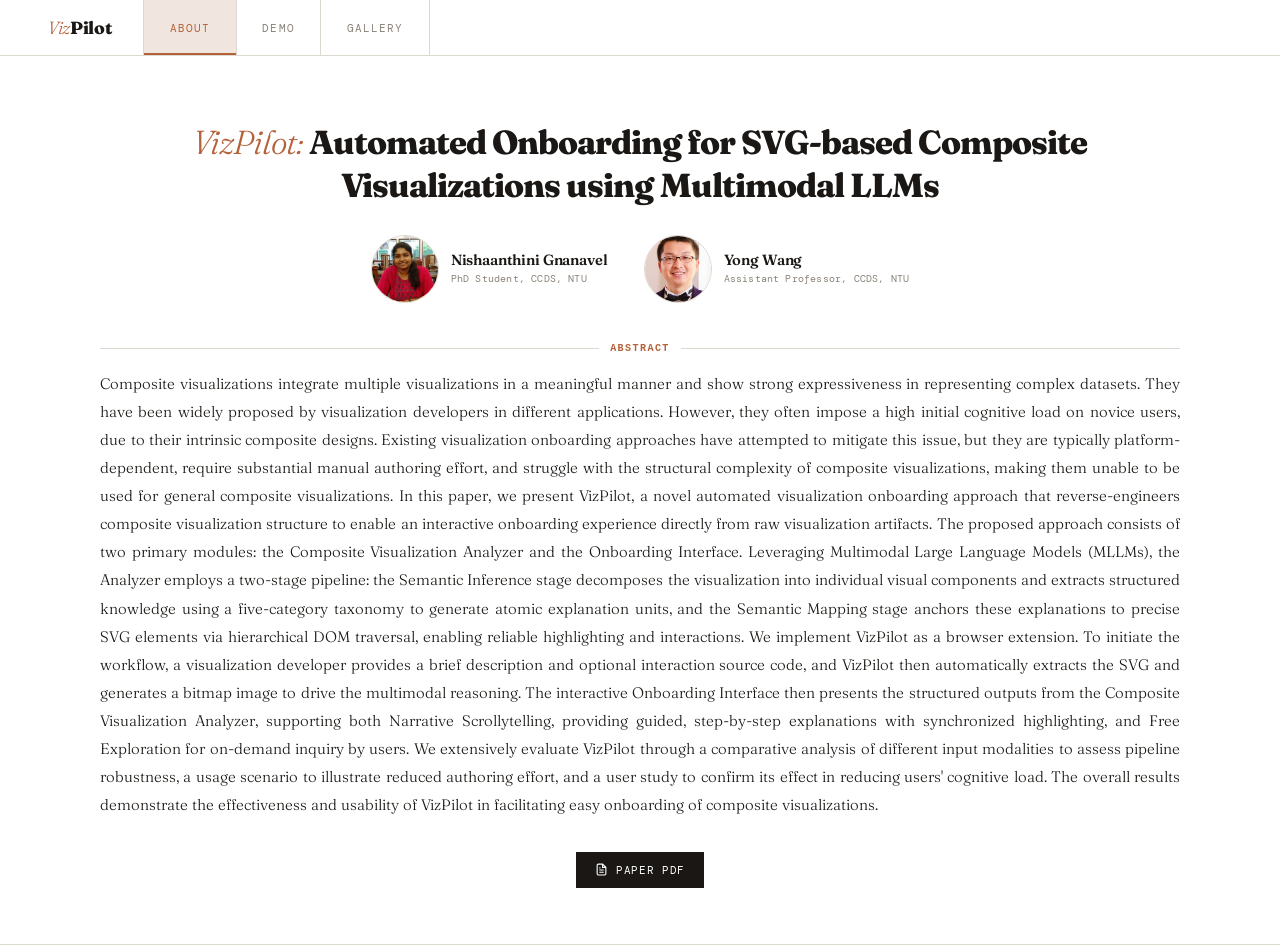
==== commit 16f404e5: "Changes to about page" ====
--- a/index.html
+++ b/index.html
@@ -25,6 +25,38 @@
       font-family: 'Fraunces', serif;
       min-height: 100vh;
       overflow-x: hidden;
+    }
+
+    /* Abstract block inside about-top */
+    .paper-abstract {
+      margin-top: 2.5rem;
+      text-align: left;
+    }
+    .paper-abstract h4 {
+      font-family: 'DM Mono', monospace;
+      font-size: 0.63rem;
+      text-transform: uppercase;
+      letter-spacing: 0.14em;
+      color: var(--accent);
+      margin-bottom: 1rem;
+      text-align: center;
+      display: flex;
+      align-items: center;
+      gap: 0.7rem;
+    }
+    .paper-abstract h4::before,
+    .paper-abstract h4::after {
+      content: '';
+      flex: 1;
+      height: 1px;
+      background: var(--border);
+    }
+    .paper-abstract p {
+      font-size: 0.95rem;
+      font-weight: 300;
+      line-height: 1.85;
+      color: var(--text);
+      text-align: justify;
     }
 
     /* ── HEADER ── */
@@ -108,15 +140,102 @@
       min-height: calc(100vh - 56px);
     }
 
-    /* Top half: description */
+    /* Top half: centered column — title / authors / abstract / links */
     .about-top {
-      padding: 4rem 3rem 3rem;
+      padding: 4rem 3rem 3.5rem;
       border-bottom: 1px solid var(--border);
-      display: grid;
-      grid-template-columns: 1fr 1fr;
-      gap: 3rem;
-      align-items: center;
-    }
+      display: flex;
+      justify-content: center;
+    }
+
+    .about-top-inner {
+      width: 100%;
+      max-width: 1080px;
+      display: flex;
+      flex-direction: column;
+      align-items: center;
+      text-align: center;
+    }
+
+    .venue-badge {
+      font-family: 'DM Mono', monospace;
+      font-size: 0.63rem;
+      text-transform: uppercase;
+      letter-spacing: 0.14em;
+      color: var(--accent);
+      border: 1px solid var(--accent);
+      background: var(--accent-light);
+      padding: 0.35rem 0.85rem;
+      display: inline-block;
+      margin-bottom: 1.4rem;
+    }
+
+    .authors-row {
+      display: flex;
+      flex-wrap: wrap;
+      justify-content: center;
+      gap: 1.75rem 2.25rem;
+      margin-top: 1.75rem;
+    }
+
+    .author-card {
+      display: flex;
+      align-items: center;
+      gap: 0.75rem;
+      text-align: left;
+    }
+
+    .author-avatar {
+      width: 68px;
+      height: 68px;
+      border-radius: 50%;
+      background: var(--accent-light);
+      border: 1px solid var(--border);
+      overflow: hidden;
+      flex-shrink: 0;
+      display: flex;
+      align-items: center;
+      justify-content: center;
+      color: var(--accent);
+    }
+    .author-avatar img { width: 100%; height: 100%; object-fit: cover; display: block; }
+    .author-avatar svg { width: 19px; height: 19px; opacity: 0.6; }
+
+    .author-info { display: flex; flex-direction: column; gap: 0.15rem; }
+    .author-info .author-name { font-size: 0.92rem; font-weight: 600; letter-spacing: -0.01em; }
+    .author-info .author-role {
+      font-family: 'DM Mono', monospace;
+      font-size: 0.6rem;
+      color: var(--muted);
+      letter-spacing: 0.02em;
+      line-height: 1.5;
+    }
+
+    .paper-links {
+      display: flex;
+      flex-wrap: wrap;
+      justify-content: center;
+      gap: 0.75rem;
+      margin-top: 2rem;
+    }
+
+    .paper-link-btn {
+      display: inline-flex;
+      align-items: center;
+      gap: 0.5rem;
+      font-family: 'DM Mono', monospace;
+      font-size: 0.68rem;
+      letter-spacing: 0.06em;
+      text-transform: uppercase;
+      text-decoration: none;
+      padding: 0.65rem 1.1rem;
+      transition: all 0.2s ease;
+    }
+    .paper-link-btn svg { width: 13px; height: 13px; }
+    .paper-link-btn.primary { background: var(--text); color: white; border: 1px solid var(--text); }
+    .paper-link-btn.primary:hover { background: var(--accent); border-color: var(--accent); }
+    .paper-link-btn.secondary { color: var(--muted); border: 1px solid var(--border); background: transparent; }
+    .paper-link-btn.secondary:hover { border-color: var(--accent); color: var(--accent); }
 
     .eyebrow {
       font-family: 'DM Mono', monospace;
@@ -137,11 +256,11 @@
     }
 
     .about-top h1 {
-      font-size: clamp(1.4rem, 2.2vw, 2rem);
+      font-size: clamp(1.6rem, 2.6vw, 2.15rem);
       font-weight: 800;
       letter-spacing: -0.03em;
-      line-height: 1.25;
-      margin-bottom: 1.5rem;
+      line-height: 1.3;
+      margin-bottom: 0;
     }
     .about-top h1 em {
       font-style: italic;
@@ -562,7 +681,7 @@
     }
 
     @media (max-width: 900px) {
-      .about-top { grid-template-columns: 1fr; }
+      .about-top { padding: 3rem 1.5rem 2.5rem; }
       .about-features { grid-template-columns: 1fr 1fr; }
       .feature-item { border-right: none; border-bottom: 1px solid var(--border); }
       .feature-item:nth-child(odd) { border-right: 1px solid var(--border); }
@@ -601,39 +720,98 @@
 <div class="tab-panel active" id="tab-about">
   <div class="about-wrap">
 
-    <!-- Top: description -->
+    <!-- Top: centered column — title / authors / abstract / links -->
     <div class="about-top">
-  <div>
-    <h1><em>VizPilot:</em> Automated Onboarding for SVG-based Composite Visualizations<br>using Multimodal LLMs</h1>
-  </div>
-  <div>
-    <p class="description">
-      Composite visualizations are expressive and powerful — but they impose a
-      <strong>high cognitive load</strong> on first-time users. Existing onboarding tools
-      are platform-dependent, require manual effort, and break down when faced with
-      structurally complex multi-view designs.
-      <br><br>
-      <strong>VizPilot</strong> takes a different approach: it reverse-engineers composite
-      visualization structure directly from raw SVG artifacts. A two-stage Composite Visualization Analyzer powered
-      by Multimodal LLMs decomposes each visualization into individual components, extracts
-      structured semantic knowledge, and anchors explanations to precise SVG elements via
-      hierarchical DOM traversal — all automatically, with no authoring required.
-      <br><br>
-      The resulting onboarding interface offers two complementary modes of engagement:
-    </p>
-    
-    <ul class="modes-list" style="list-style: none; padding-left: 0;">
-      <li style="margin-bottom: 15px;">
-        <strong>Narrative Scrollytelling:</strong> Users follow a guided, linear path through the visualization. As they scroll through the narrative pane, <em>VizPilot</em> automatically triggers synchronized visual highlights, revealing the layout, encodings, and insights in a logically sequenced walkthrough.
-      </li>
-      <li>
-        <strong>Free Exploration:</strong> For user-driven inquiry, users can directly hover over any visual component. The system instantly retrieves and displays an overview about the component. Users can also use the Exploration Assistant chatbot to ask follow-up questions.
-      </li>
-    </ul>
-
-
-  </div>
-</div>
+
+      <div class="about-top-inner">
+        <!-- <span class="venue-badge">IEEE VIS 2026 · Conditionally Accepted</span> -->
+
+        <h1><em>VizPilot:</em> Automated Onboarding for SVG-based Composite Visualizations using Multimodal LLMs</h1>
+
+        <!-- AUTHORS — replace name / role / university / avatar for each author -->
+        <div class="authors-row">
+          <div class="author-card">
+            <div class="author-avatar">
+              <!-- Replace with <img src="images/author1.jpg" alt="Author Name"> -->
+               <img src="images\Screenshot 2026-07-29 171940.png" alt="Nishaa">
+              <!-- <svg viewBox="0 0 24 24" fill="none" stroke="currentColor" stroke-width="2"><circle cx="12" cy="8" r="4"/><path d="M4 21v-1a7 7 0 0 1 14 0v1"/></svg> -->
+            </div>
+            <div class="author-info">
+              <span class="author-name">Nishaanthini Gnanavel</span>
+              <span class="author-role">PhD Student, CCDS, NTU</span>
+            </div>
+          </div>
+
+          <!-- <div class="author-card">
+            <div class="author-avatar">
+              <svg viewBox="0 0 24 24" fill="none" stroke="currentColor" stroke-width="2"><circle cx="12" cy="8" r="4"/><path d="M4 21v-1a7 7 0 0 1 14 0v1"/></svg>
+            </div>
+            <div class="author-info">
+              <span class="author-name">Co-Author Name</span>
+              <span class="author-role">PhD Student / Collaborator, CCDS, NTU</span>
+            </div>
+          </div> -->
+
+          <div class="author-card">
+            <div class="author-avatar">
+              <img src="images\Screenshot 2026-07-29 171945.png" alt="Nishaa">
+              <!-- <svg viewBox="0 0 24 24" fill="none" stroke="currentColor" stroke-width="2"><circle cx="12" cy="8" r="4"/><path d="M4 21v-1a7 7 0 0 1 14 0v1"/></svg> -->
+            </div>
+            <div class="author-info">
+              <span class="author-name">Yong Wang</span>
+              <span class="author-role">Assistant Professor, CCDS, NTU</span>
+            </div>
+          </div>
+        </div>
+
+        <div class="paper-abstract">
+          <h4>Abstract</h4>
+          <p>
+            Composite visualizations integrate multiple visualizations in a meaningful manner and show strong
+            expressiveness in representing complex datasets. They have been widely proposed by visualization
+            developers in different applications. However, they often impose a high initial cognitive load on
+            novice users, due to their intrinsic composite designs. Existing visualization onboarding approaches
+            have attempted to mitigate this issue, but they are typically platform-dependent, require substantial
+            manual authoring effort, and struggle with the structural complexity of composite visualizations,
+            making them unable to be used for general composite visualizations. In this paper, we present
+            VizPilot, a novel automated visualization onboarding approach that reverse-engineers composite
+            visualization structure to enable an interactive onboarding experience directly from raw visualization
+            artifacts. The proposed approach consists of two primary modules: the Composite Visualization Analyzer
+            and the Onboarding Interface. Leveraging Multimodal Large Language Models (MLLMs), the Analyzer
+            employs a two-stage pipeline: the Semantic Inference stage decomposes the visualization into
+            individual visual components and extracts structured knowledge using a five-category taxonomy to
+            generate atomic explanation units, and the Semantic Mapping stage anchors these explanations to
+            precise SVG elements via hierarchical DOM traversal, enabling reliable highlighting and interactions.
+            We implement VizPilot as a browser extension. To initiate the workflow, a visualization developer
+            provides a brief description and optional interaction source code, and VizPilot then automatically
+            extracts the SVG and generates a bitmap image to drive the multimodal reasoning. The interactive
+            Onboarding Interface then presents the structured outputs from the Composite Visualization Analyzer,
+            supporting both Narrative Scrollytelling, providing guided, step-by-step explanations with
+            synchronized highlighting, and Free Exploration for on-demand inquiry by users. We extensively
+            evaluate VizPilot through a comparative analysis of different input modalities to assess pipeline
+            robustness, a usage scenario to illustrate reduced authoring effort, and a user study to confirm its
+            effect in reducing users' cognitive load. The overall results demonstrate the effectiveness and
+            usability of VizPilot in facilitating easy onboarding of composite visualizations.
+          </p>
+        </div>
+
+        <div class="paper-links">
+          <a class="paper-link-btn primary" href="paper.pdf" target="_blank">
+            <svg viewBox="0 0 24 24" fill="none" stroke="currentColor" stroke-width="2"><path d="M14 2H6a2 2 0 0 0-2 2v16a2 2 0 0 0 2 2h12a2 2 0 0 0 2-2V8z"/><path d="M14 2v6h6M16 13H8M16 17H8M10 9H8"/></svg>
+            Paper PDF
+          </a>
+          <!-- <a class="paper-link-btn secondary" href="#" target="_blank">
+            <svg viewBox="0 0 24 24" fill="none" stroke="currentColor" stroke-width="2"><path d="M16 18l6-6-6-6M8 6l-6 6 6 6"/></svg>
+            Code
+          </a>
+          <a class="paper-link-btn secondary" href="#" target="_blank">
+            <svg viewBox="0 0 24 24" fill="none" stroke="currentColor" stroke-width="2"><rect x="2" y="7" width="20" height="14" rx="2"/><path d="M16 3H8v4h8V3z"/></svg>
+            BibTeX
+          </a> -->
+        </div>
+      </div>
+
+    </div>
 
     <!-- Bottom: 4 features in a row
     <div class="about-features">
@@ -1143,4 +1321,4 @@
 </script>
 
 </body>
-</html>
+</html>
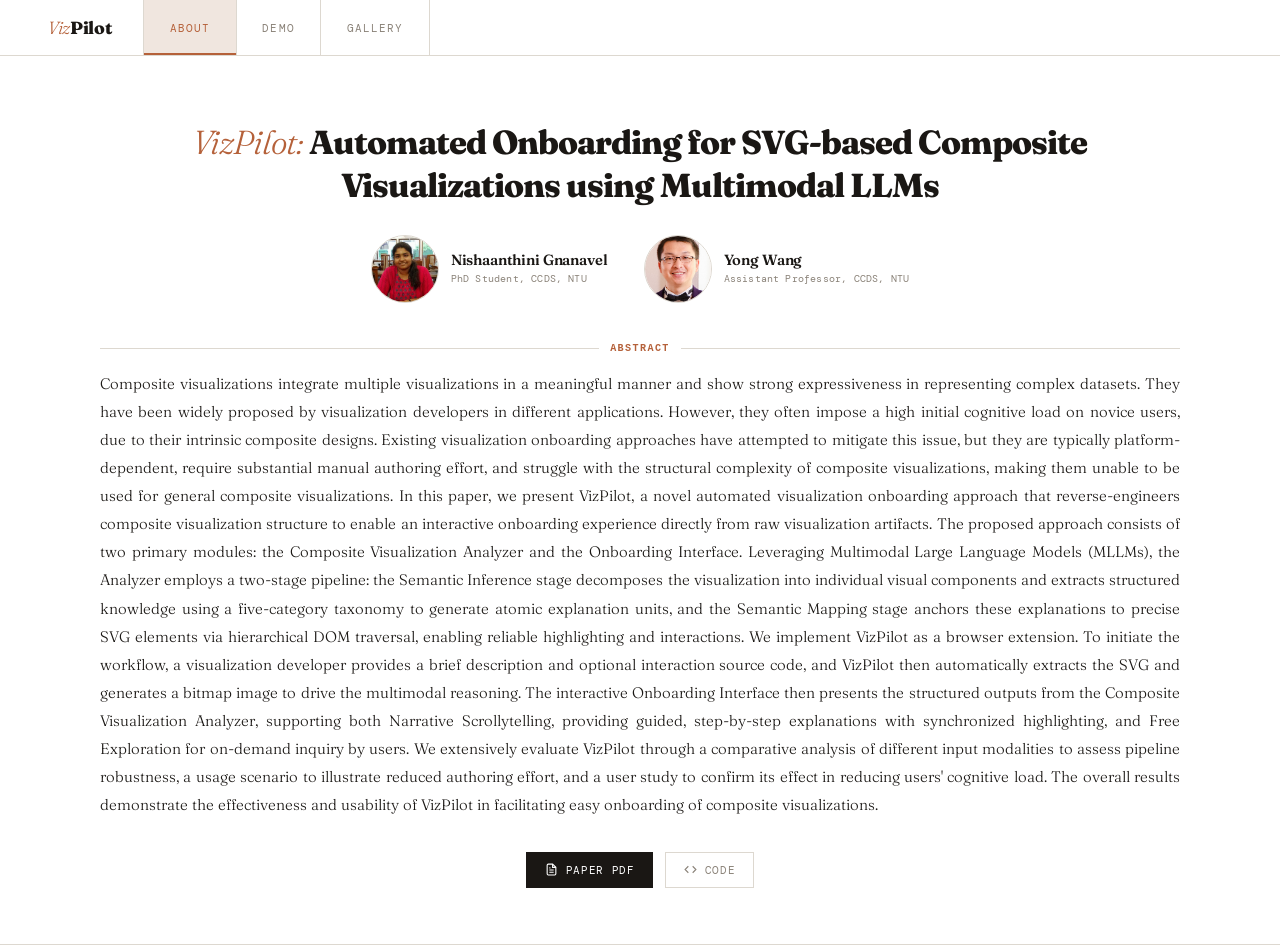
==== commit 65e89b33: "Added github link" ====
--- a/index.html
+++ b/index.html
@@ -800,11 +800,11 @@
             <svg viewBox="0 0 24 24" fill="none" stroke="currentColor" stroke-width="2"><path d="M14 2H6a2 2 0 0 0-2 2v16a2 2 0 0 0 2 2h12a2 2 0 0 0 2-2V8z"/><path d="M14 2v6h6M16 13H8M16 17H8M10 9H8"/></svg>
             Paper PDF
           </a>
-          <!-- <a class="paper-link-btn secondary" href="#" target="_blank">
+          <a class="paper-link-btn secondary" href="https://github.com/gnishaanthini/Composite-Viz-Onboarding" target="_blank">
             <svg viewBox="0 0 24 24" fill="none" stroke="currentColor" stroke-width="2"><path d="M16 18l6-6-6-6M8 6l-6 6 6 6"/></svg>
             Code
           </a>
-          <a class="paper-link-btn secondary" href="#" target="_blank">
+          <!-- <a class="paper-link-btn secondary" href="#" target="_blank">
             <svg viewBox="0 0 24 24" fill="none" stroke="currentColor" stroke-width="2"><rect x="2" y="7" width="20" height="14" rx="2"/><path d="M16 3H8v4h8V3z"/></svg>
             BibTeX
           </a> -->
